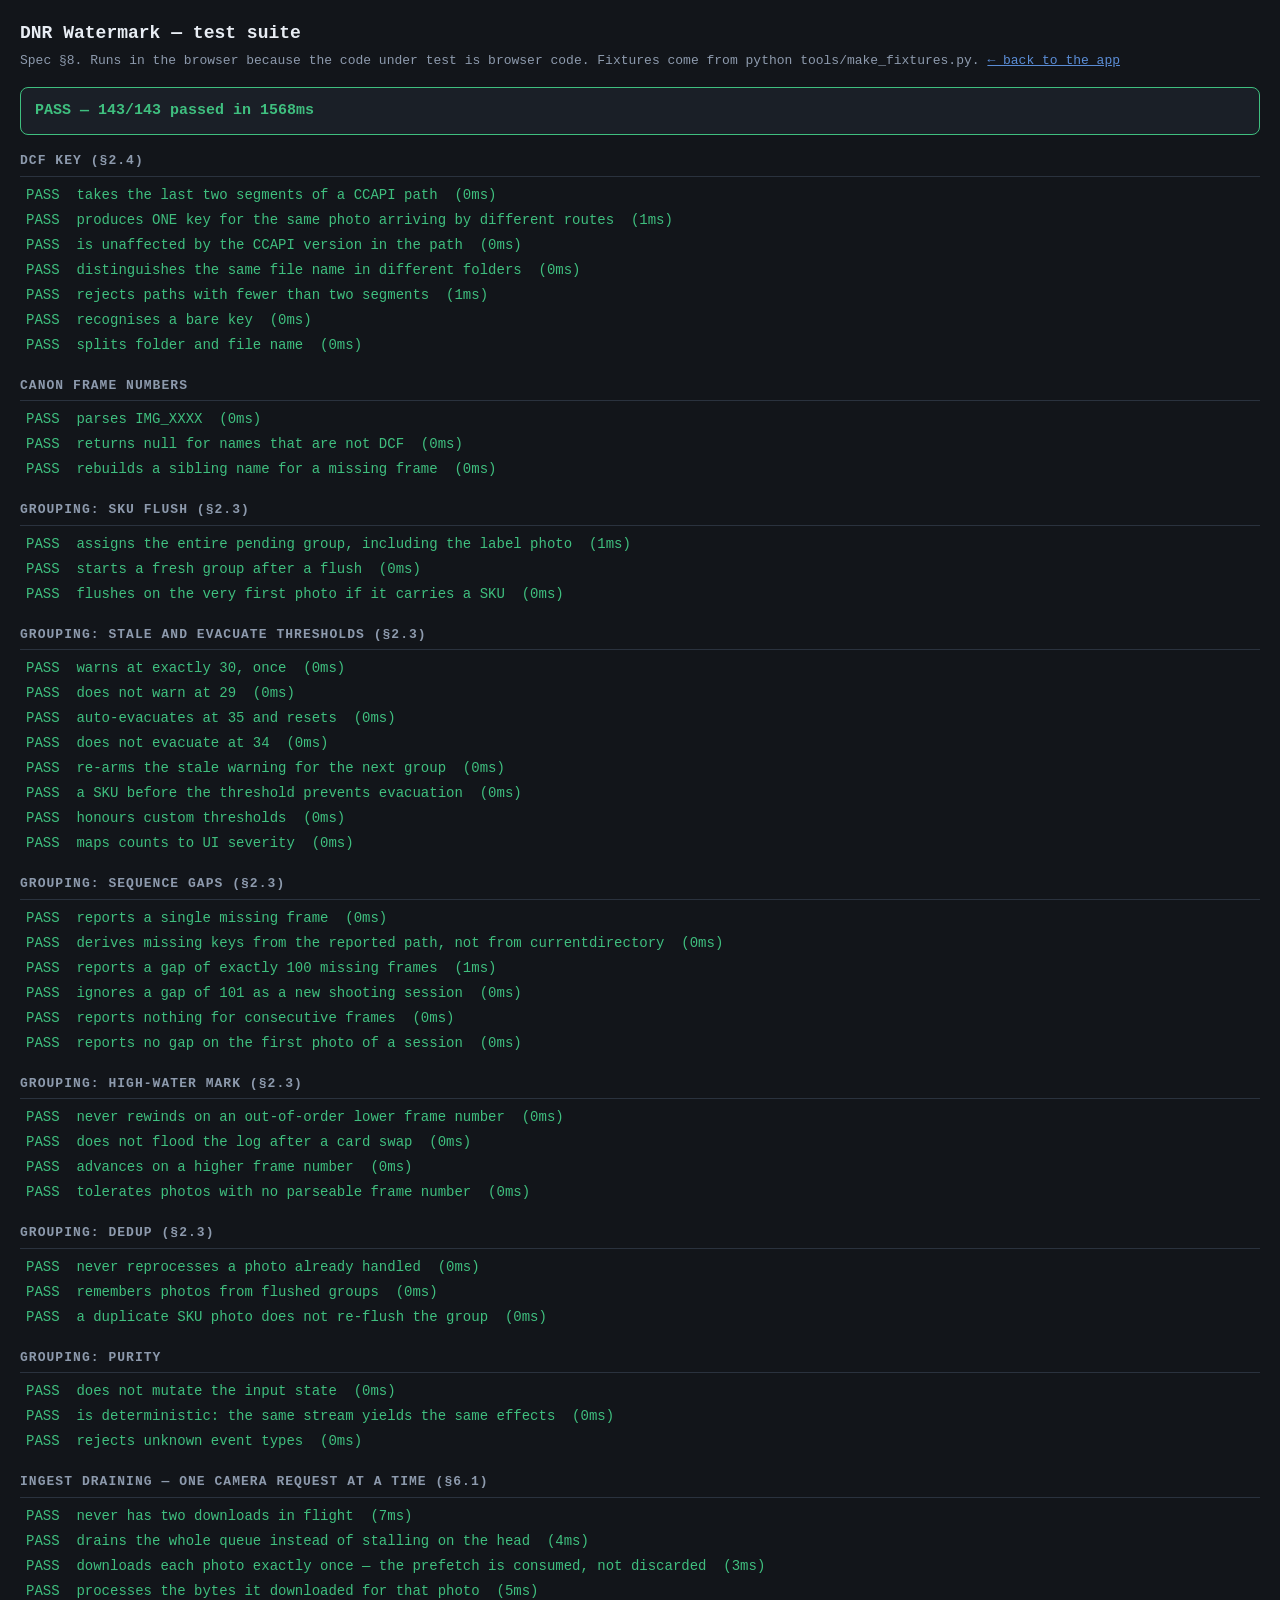
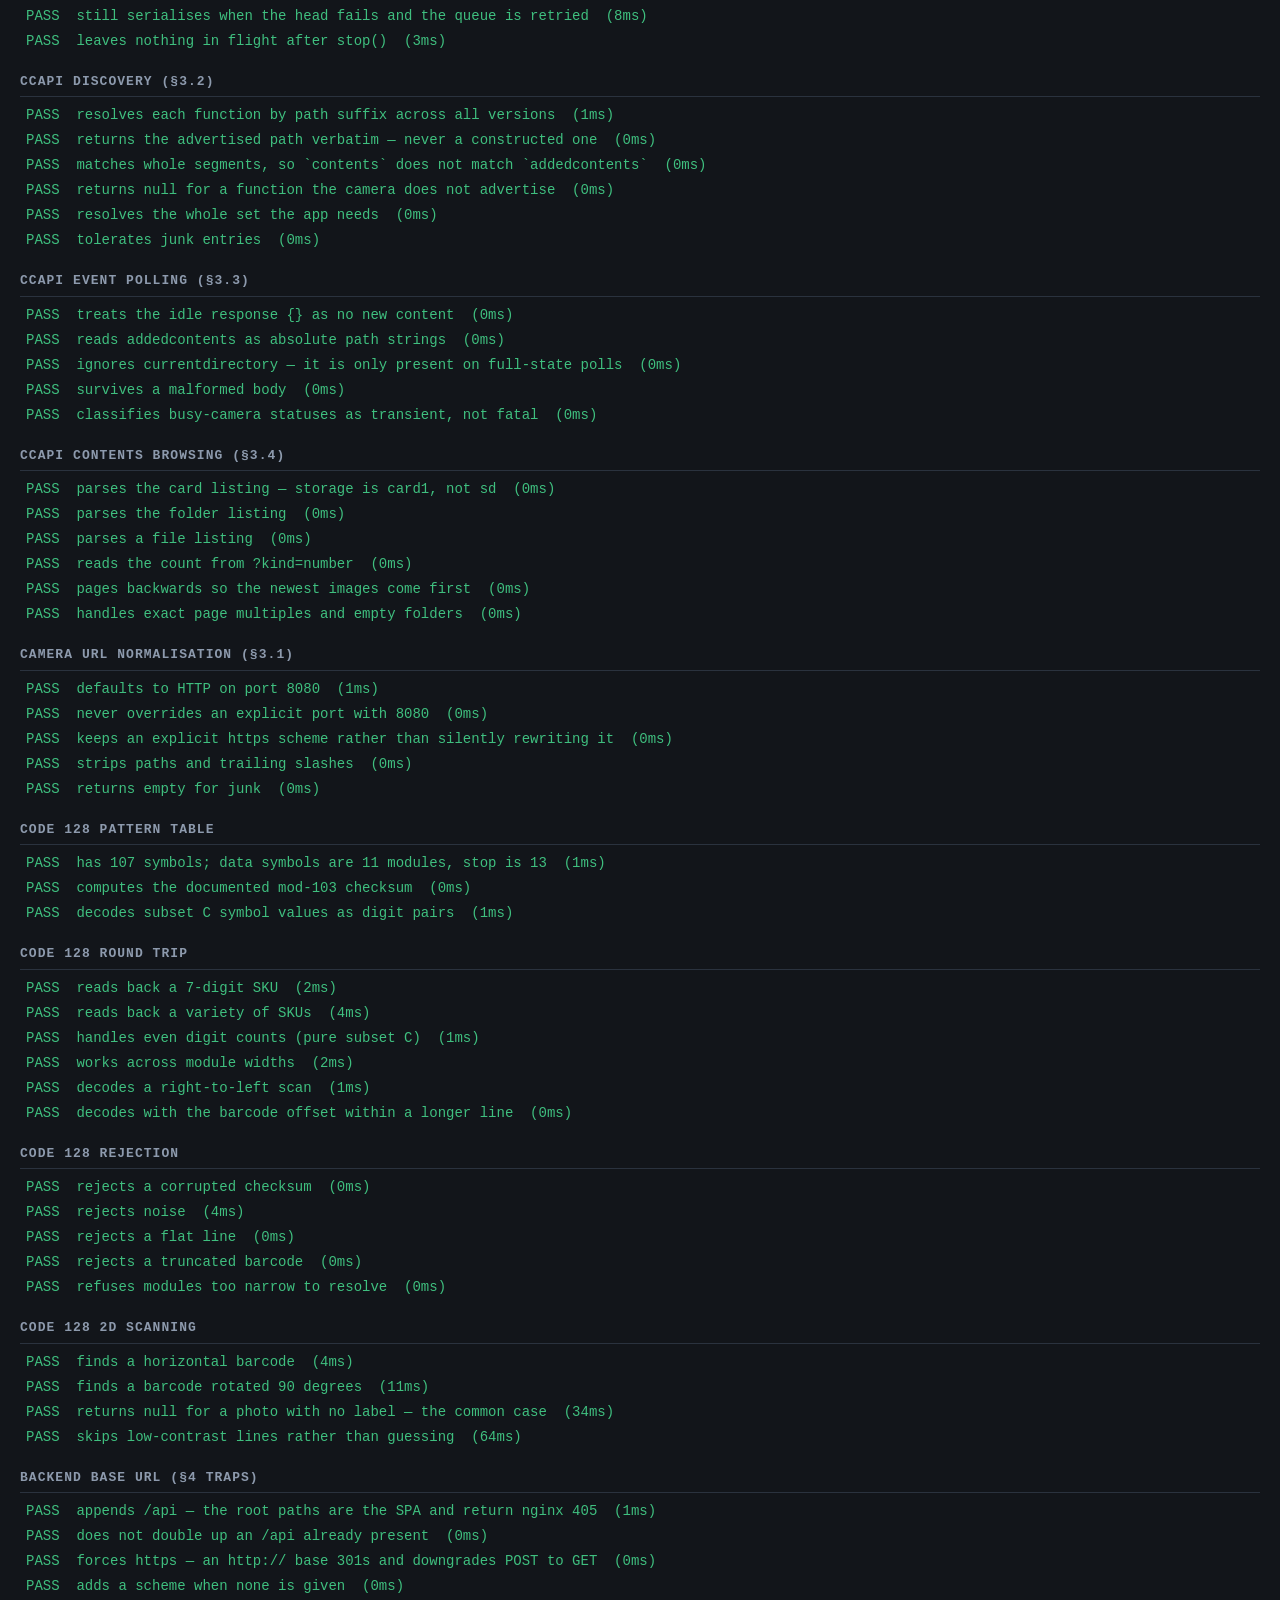
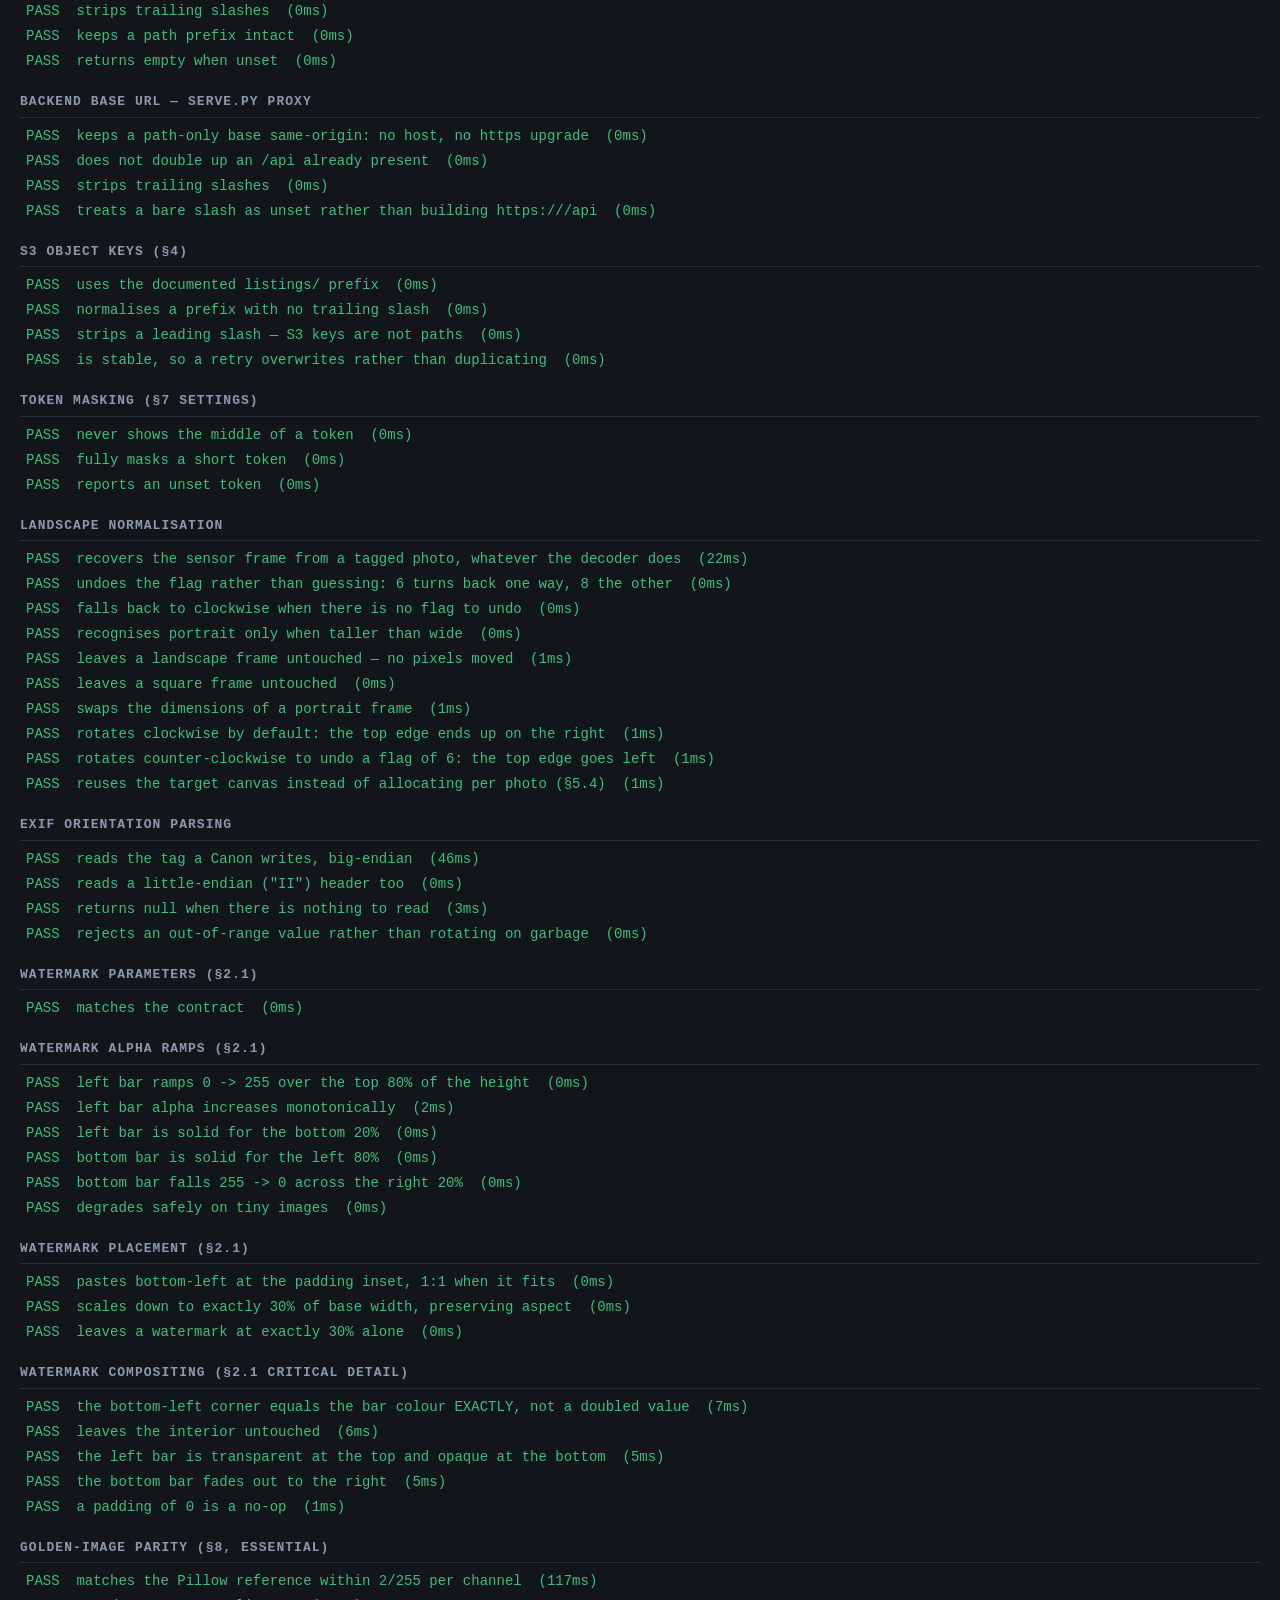
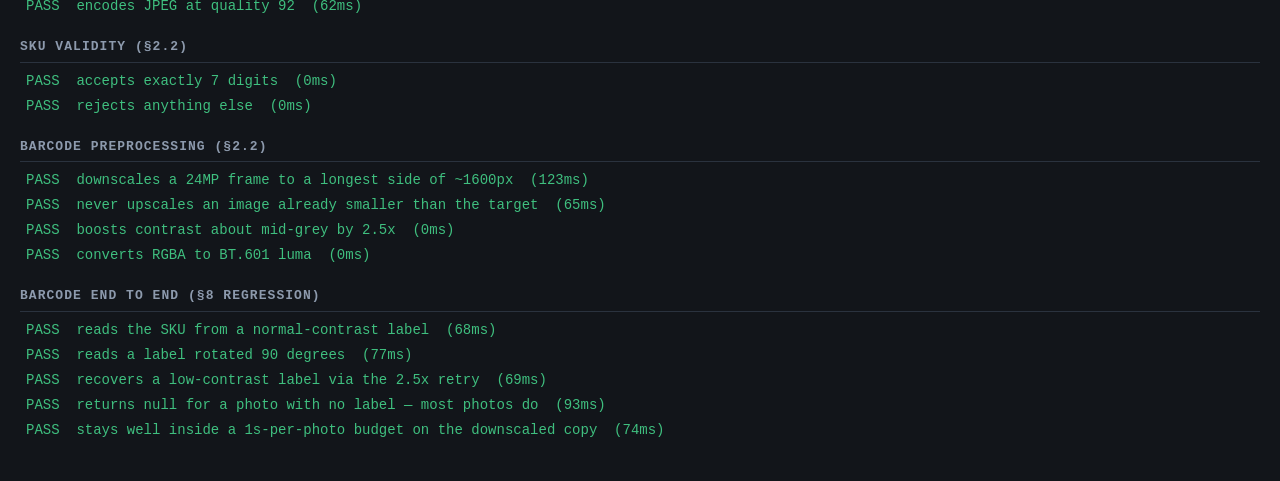
==== tests.html @ c1707a2d "Initial commit: DNR Camera Companion Co-Authored-By: Claude Opus 5.5 <noreply@anthropic.com>" ====
<!doctype html>
<html lang="en">
<head>
<meta charset="utf-8">
<meta name="viewport" content="width=device-width, initial-scale=1">
<title>DNR Watermark — tests</title>
<style>
  :root { color-scheme: dark light; }
  body {
    margin: 0; padding: 20px;
    background: #12151a; color: #e8edf4;
    font: 14px/1.5 ui-monospace, Consolas, monospace;
  }
  h1 { font-size: 18px; margin: 0 0 4px; }
  .sub { color: #8d9aad; margin: 0 0 16px; font-size: 13px; }
  .sub a { color: #5b8dd6; }
  #summary {
    position: sticky; top: 0; z-index: 5;
    padding: 12px 14px; margin-bottom: 16px;
    border-radius: 8px; border: 1px solid #2a323e; background: #1a1f27;
    font-size: 15px; font-weight: 700;
  }
  #summary.ok   { border-color: #3fbf7f; color: #3fbf7f; }
  #summary.fail { border-color: #e05a5a; color: #e05a5a; }
  .suite { margin-bottom: 18px; }
  .suite h2 {
    font-size: 13px; text-transform: uppercase; letter-spacing: .08em;
    color: #8d9aad; border-bottom: 1px solid #2a323e; padding-bottom: 5px; margin: 0 0 6px;
  }
  .test { padding: 2px 6px; border-radius: 4px; white-space: pre-wrap; }
  .test.pass    { color: #3fbf7f; }
  .test.fail    { color: #e05a5a; background: rgba(224,90,90,.1); font-weight: 700; }
  .test.running { color: #8d9aad; }
  .detail {
    margin: 2px 0 8px 22px; padding: 8px 10px;
    border-left: 2px solid #e05a5a; color: #d7b3b3;
    background: rgba(224,90,90,.07); white-space: pre-wrap; font-size: 12.5px;
  }
  .notice {
    padding: 10px 12px; margin-bottom: 14px; border-radius: 8px;
    border: 1px solid #e0a33c; background: rgba(224,163,60,.1); color: #e0a33c; font-size: 13px;
  }
</style>
</head>
<body>

<h1>DNR Watermark — test suite</h1>
<p class="sub">
  Spec §8. Runs in the browser because the code under test is browser code.
  Fixtures come from <code>python tools/make_fixtures.py</code>.
  <a href="index.html">← back to the app</a>
</p>

<div id="fixture-warning" class="notice" hidden></div>
<div id="summary">Running…</div>
<div id="results"></div>

<script type="module">
import { run } from './src/test/runner.js';

// Importing a suite registers it. Order here is the report order.
import './src/test/dcf.test.js';
import './src/test/grouping.test.js';
import './src/test/orchestrator.test.js';
import './src/test/ccapi.test.js';
import './src/test/code128.test.js';
import './src/test/upload.test.js';
import './src/test/orientation.test.js';
import './src/test/watermark.test.js';
import './src/test/barcode.test.js';

const summaryEl = document.getElementById('summary');

// Fixtures are generated, not committed as source; fail loudly and usefully.
const probe = await fetch('tests/fixtures/manifest.json', { cache: 'no-store' }).catch(() => null);
if (!probe?.ok) {
  const warn = document.getElementById('fixture-warning');
  warn.hidden = false;
  warn.textContent =
    'tests/fixtures/manifest.json is missing — the golden-image and barcode suites will fail. '
    + 'Generate the fixtures with:  python tools/make_fixtures.py';
}

const result = await run(document.getElementById('results'));
summaryEl.className = result.failed === 0 ? 'ok' : 'fail';
summaryEl.textContent =
  `${result.failed === 0 ? 'PASS' : 'FAIL'} — ${result.passed}/${result.total} passed`
  + `${result.failed ? `, ${result.failed} failed` : ''} in ${result.durationMs}ms`;
document.title = `${result.failed === 0 ? 'PASS' : `FAIL (${result.failed})`} — DNR Watermark tests`;
</script>
</body>
</html>
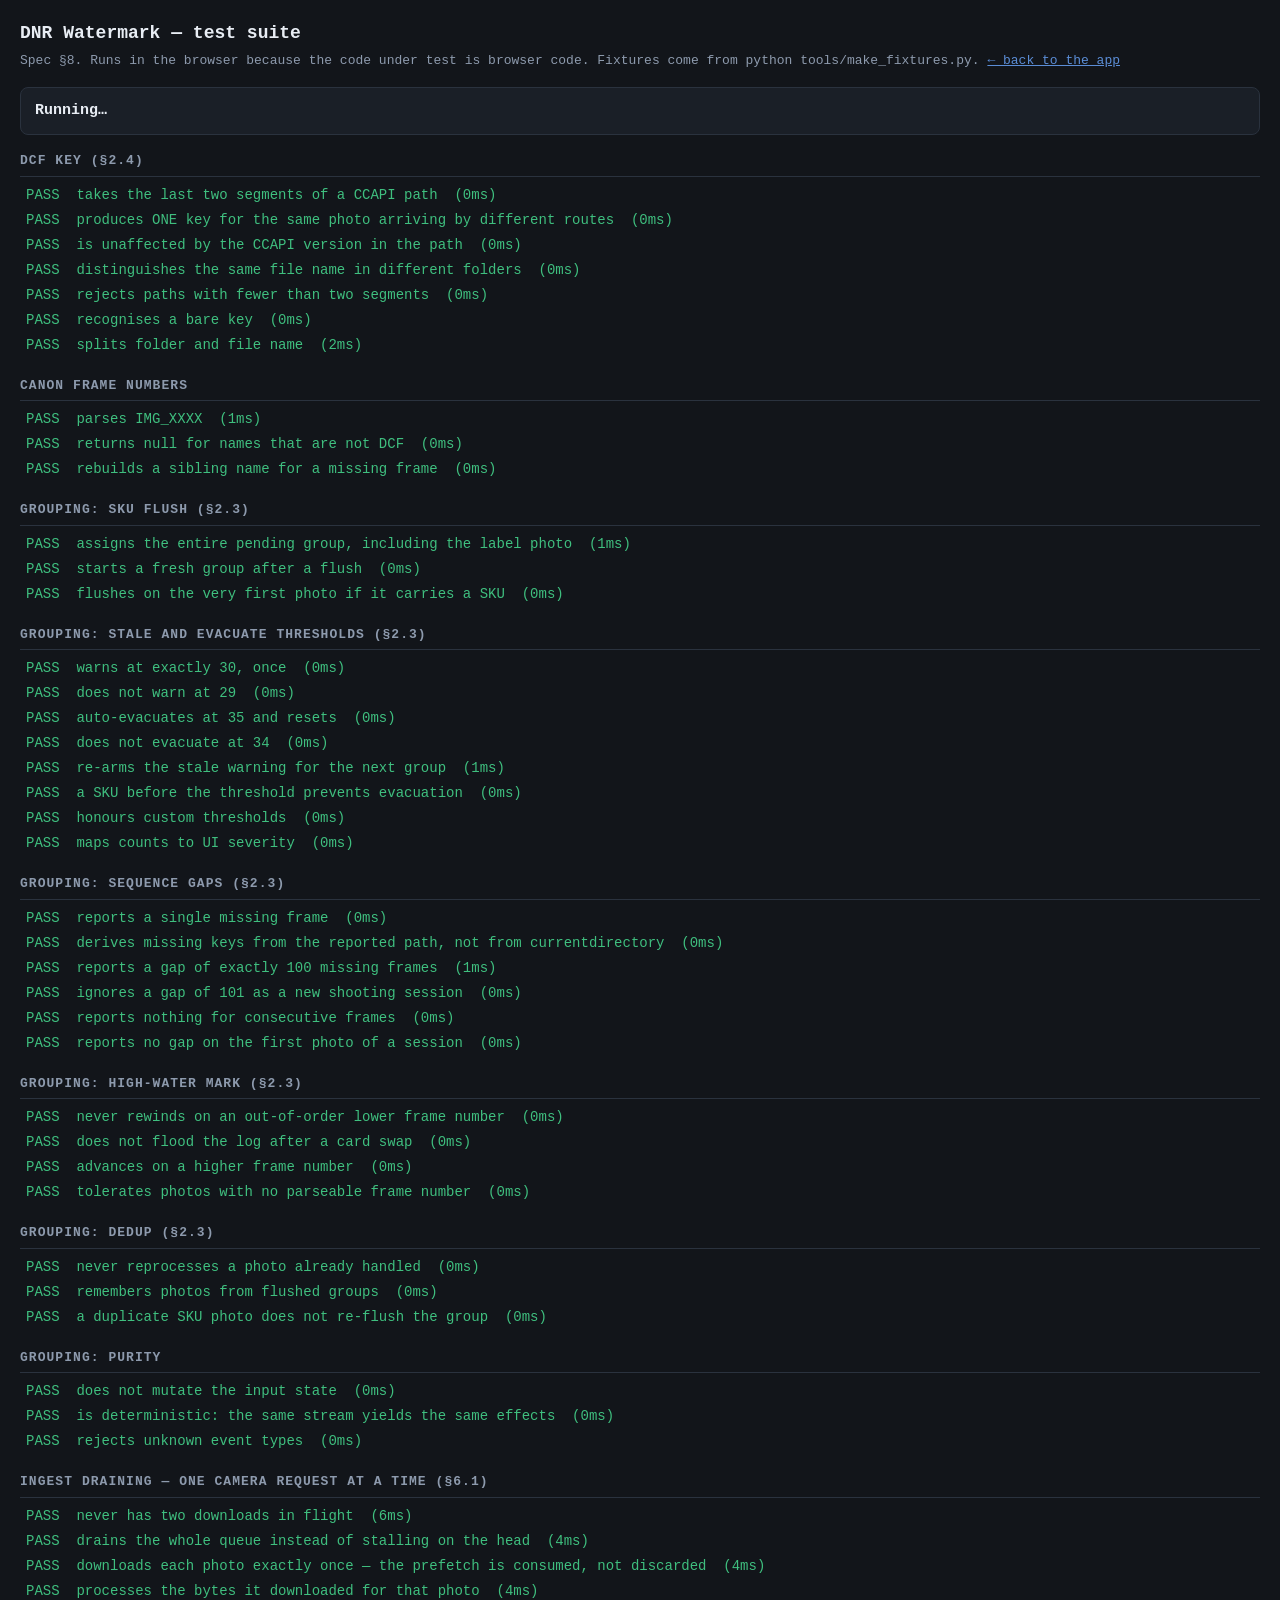
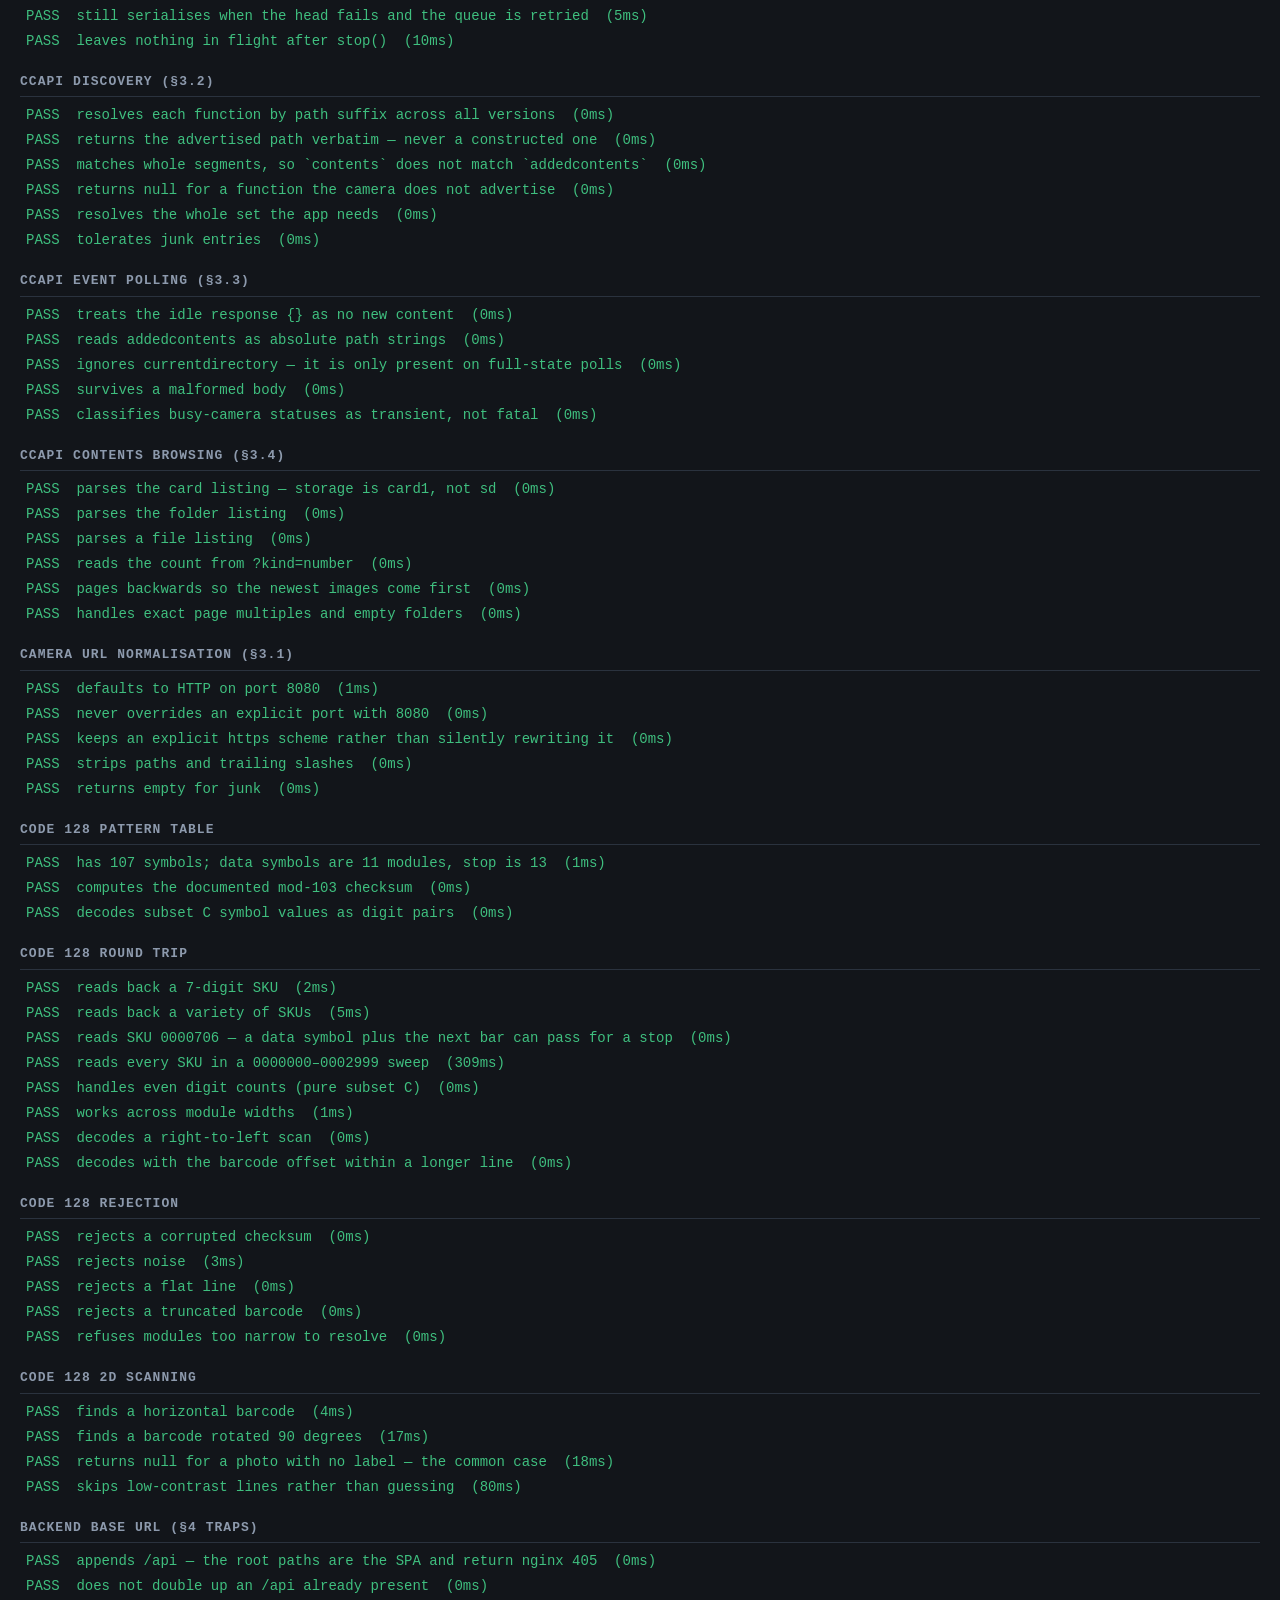
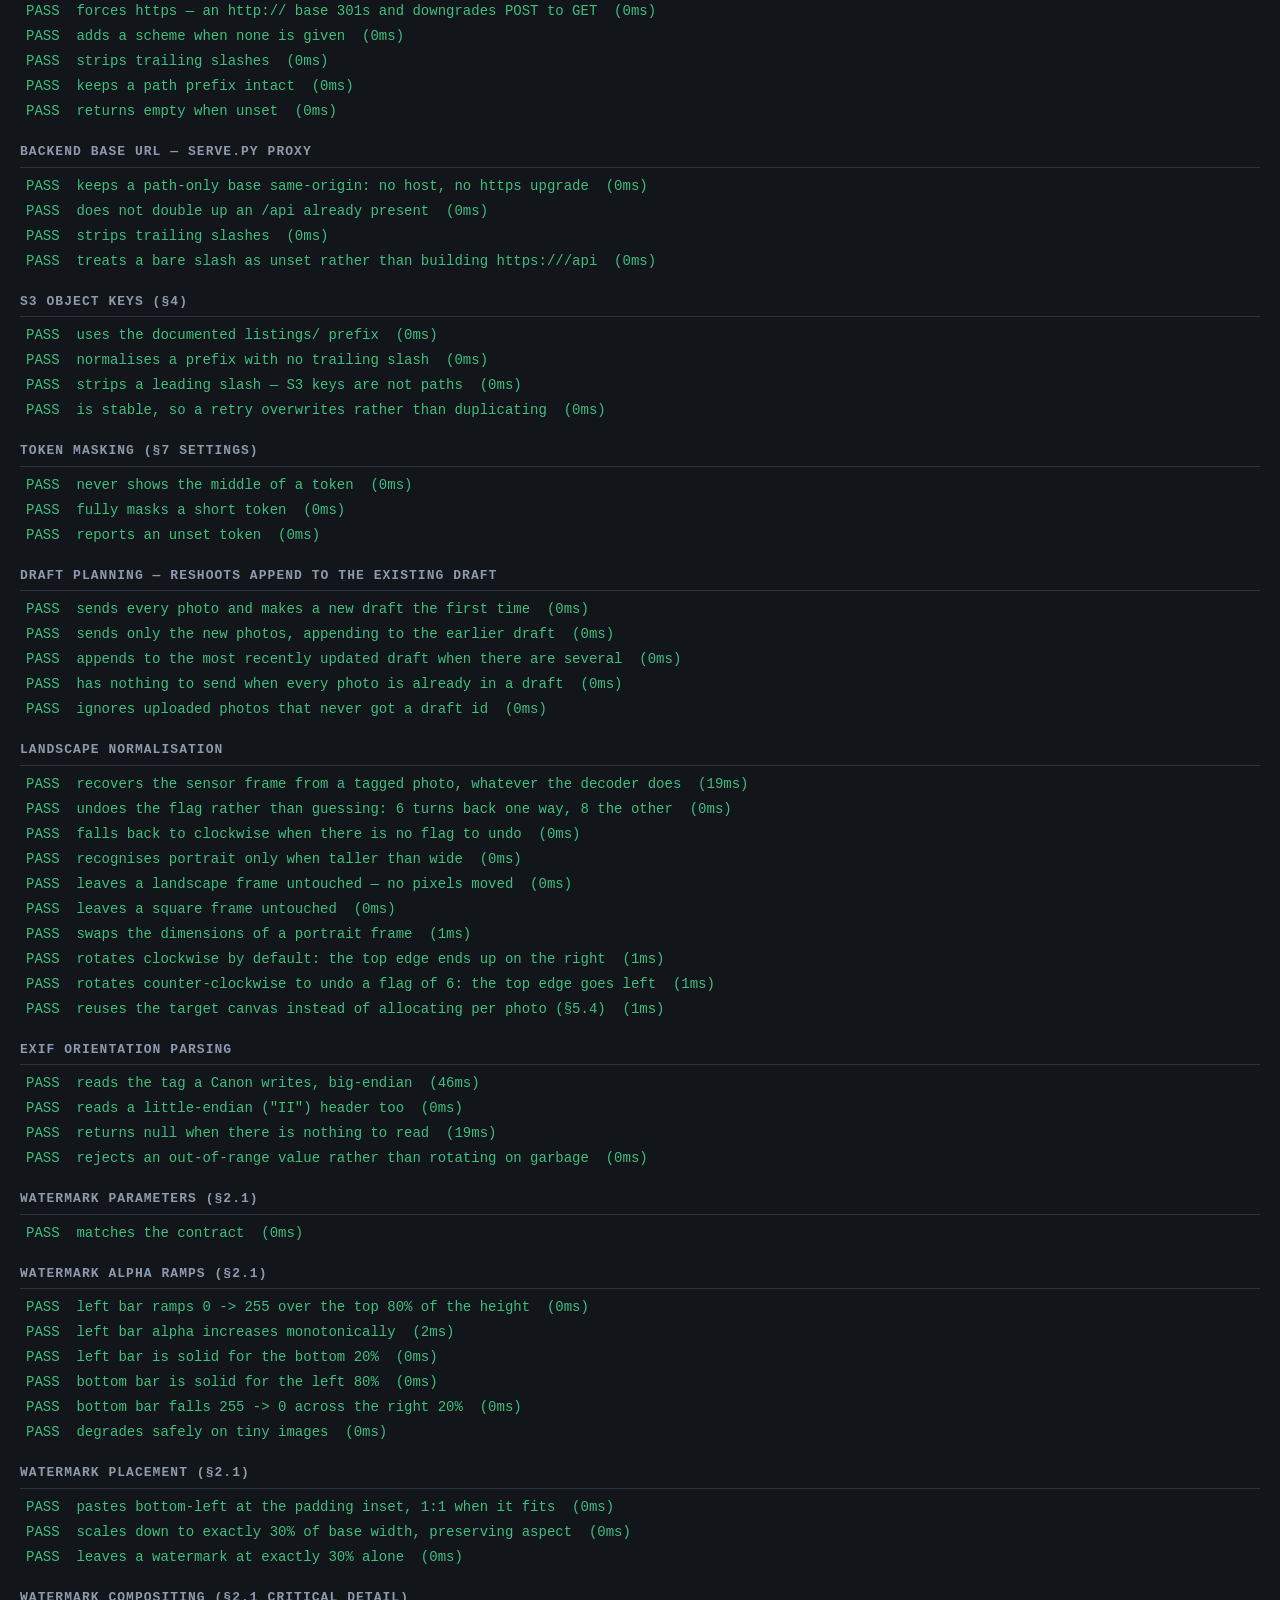
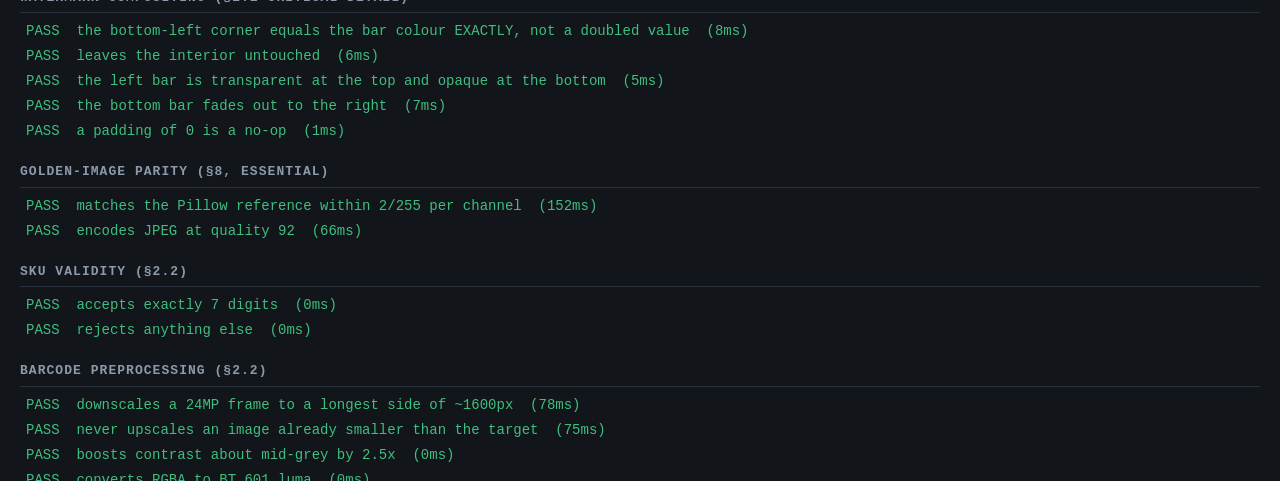
==== commit acad3b18: "Donor car picker, on-device photo checks, and "shoot next" hints - Parting out (Shoot tab): pick the" ====
--- a/tests.html
+++ b/tests.html
@@ -68,6 +68,7 @@
 import './src/test/orientation.test.js';
 import './src/test/watermark.test.js';
 import './src/test/barcode.test.js';
+import './src/test/quality.test.js';
 
 const summaryEl = document.getElementById('summary');
 
